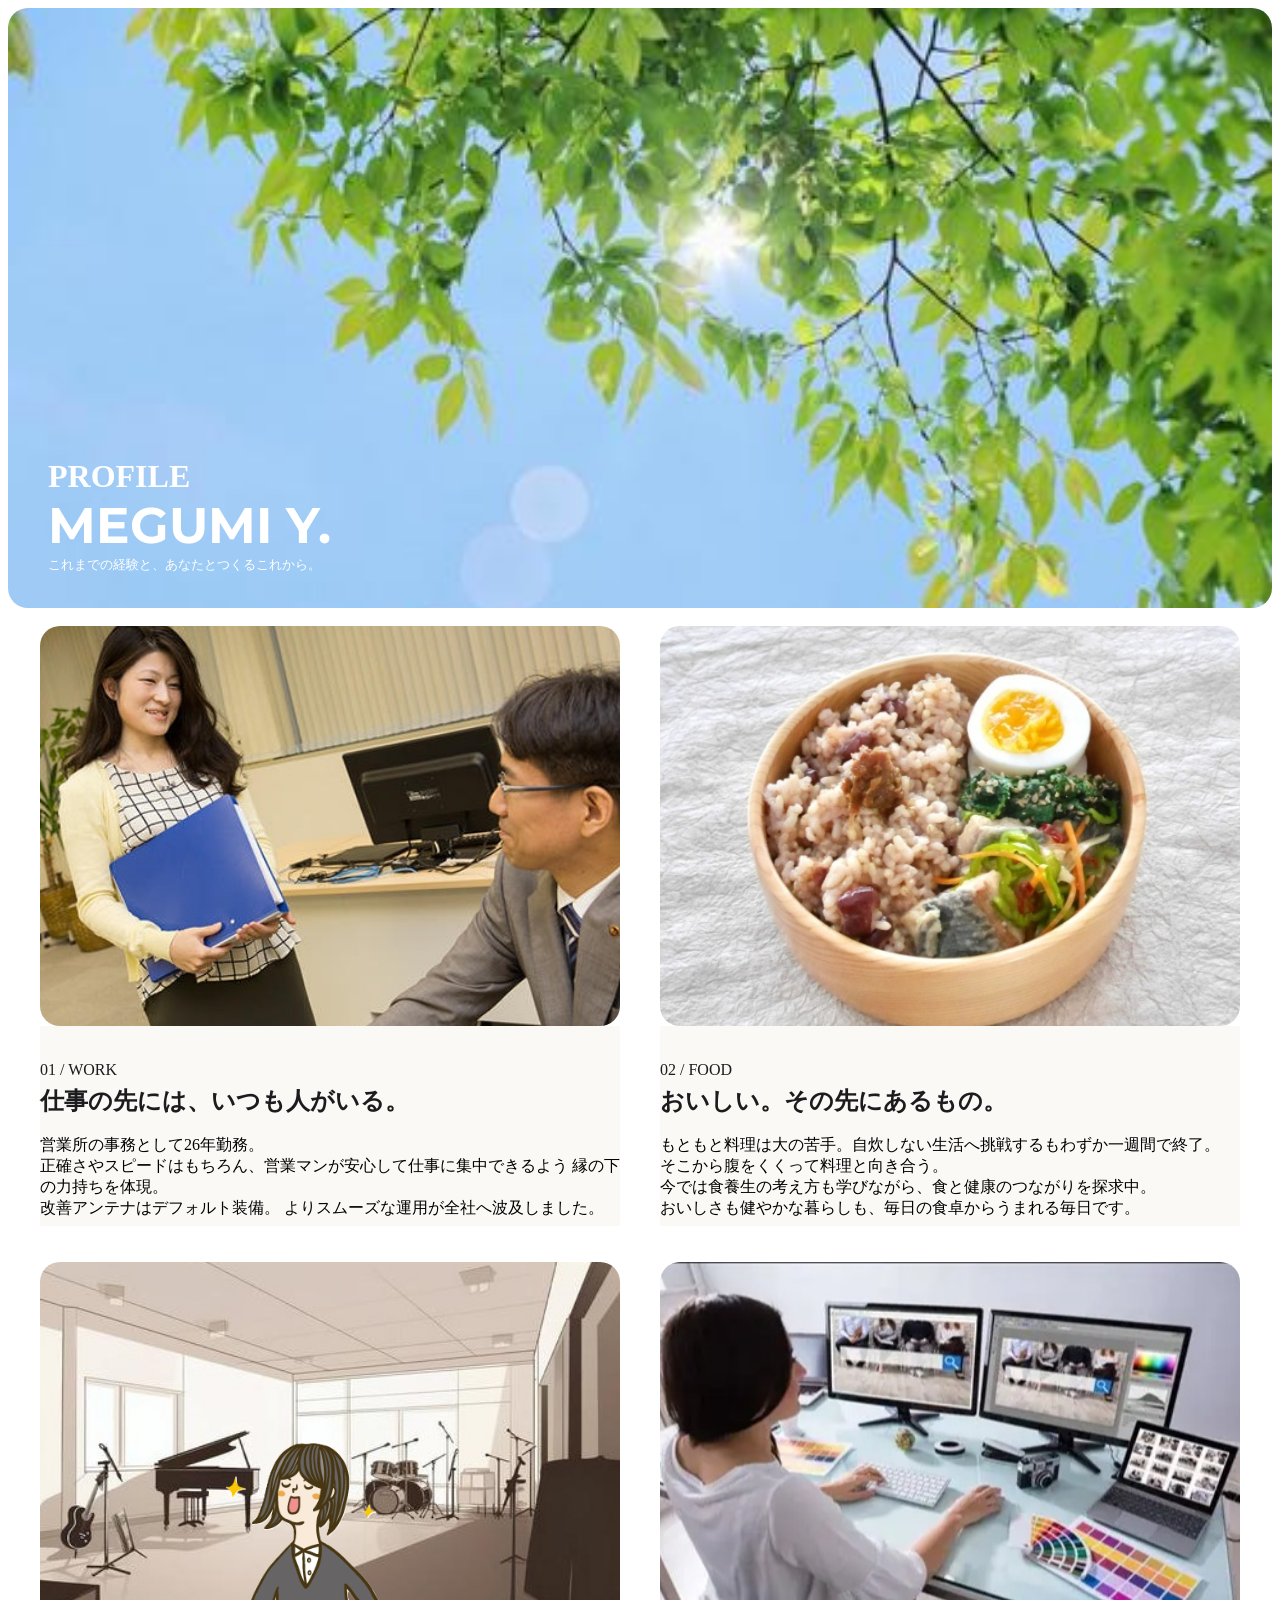
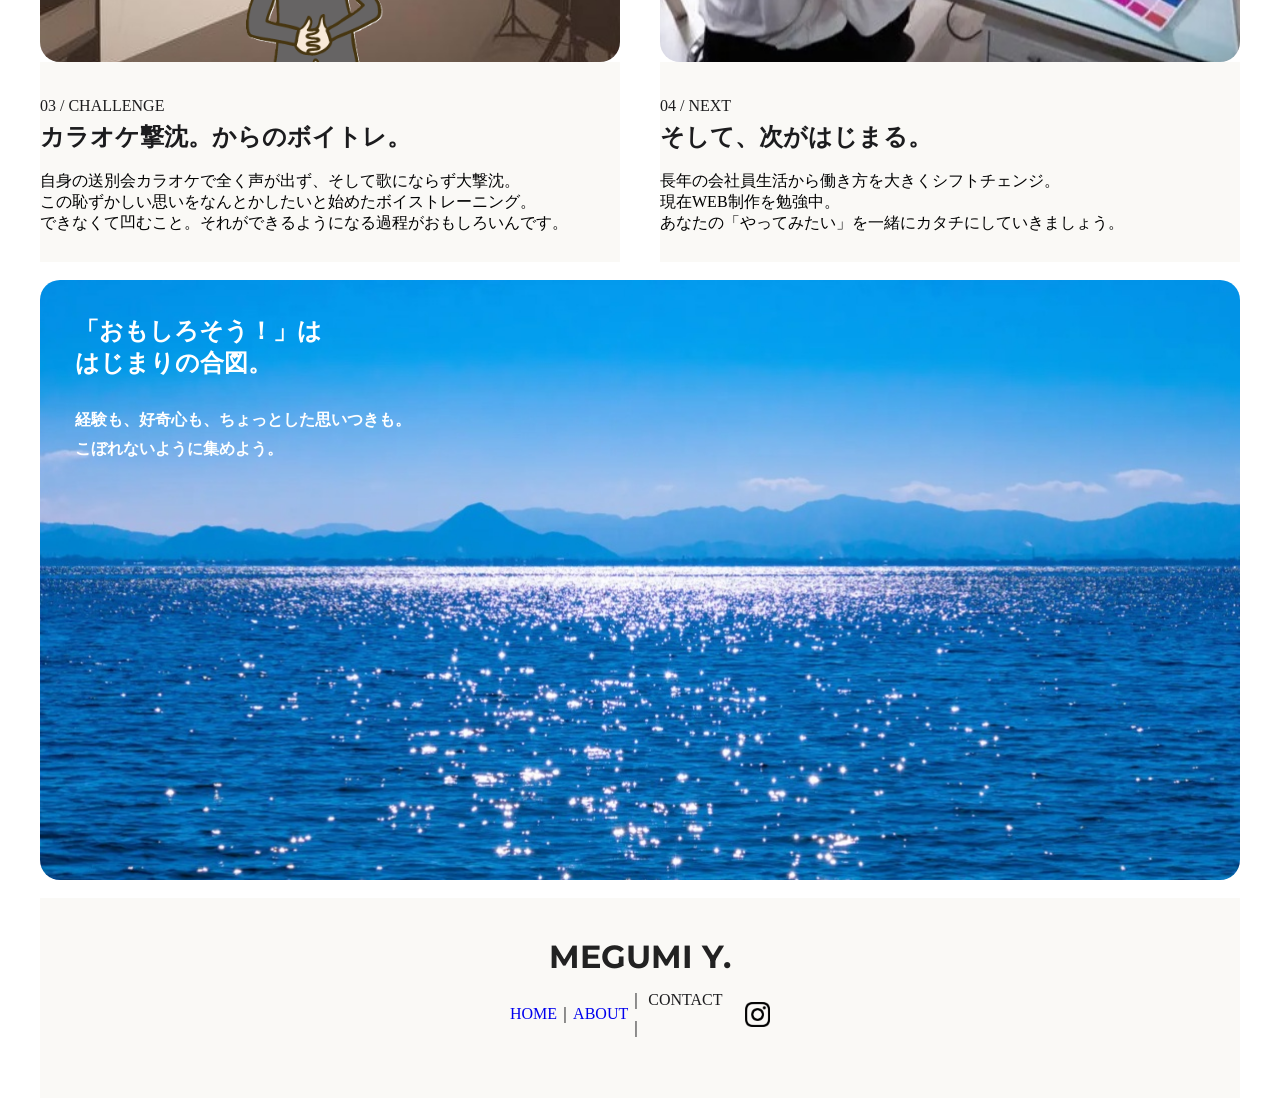
==== index.html @ 0c148e7a "Add files via upload" ====
<html>
	<head>
		<meta name="robots" content="noindex">
		<meta charset="UTF-8">
		<link rel="stylesheet" href="style.css">
		<link rel="stylesheet" href="text.css">
		<link rel="stylesheet" href="hover.css">
		<link href="https://fonts.googleapis.com/css2?family=Montserrat:wght@400;500;600;700&display=swap" rel="stylesheet">
	</head>
	<body>
		<div class="box1" style="position:relative;" id="home">
			<img src="top4.jpg" width="100%">
			
			<div class="box2">
				<div class="heading">PROFILE</div>
				<div class="title" style="font-family:Montserrat,sans-serif;">MEGUMI Y.</div>
				
				<div class="caption">
					これまでの経験と、あなたとつくるこれから。
				</div>
					
				
			</div>
		</div>
		
		<div class="base">

			
			<br>
			
			<div class="box3" >
			
			</div>
			
			<div class="box4">
			
			</div>
			
			<div class="box5">
				
				<div class="text text-color" id=work>01 / WORK</div>
				
				<div class="subheading text-color">仕事の先には、いつも人がいる。</div>
				<br>
				営業所の事務として26年勤務。<br>
				正確さやスピードはもちろん、営業マンが安心して仕事に集中できるよう
				縁の下の力持ちを体現。<br>
				改善アンテナはデフォルト装備。
				よりスムーズな運用が全社へ波及しました。
			</div>
			
			<div class="box6">
				<div class="text text-color">02 / FOOD</div>
				
				<div class="subheading text-color">おいしい。その先にあるもの。</div>
				<br>
				もともと料理は大の苦手。自炊しない生活へ挑戦するもわずか一週間で終了。<br>
				そこから腹をくくって料理と向き合う。<br>
				今では食養生の考え方も学びながら、食と健康のつながりを探求中。<br>
				おいしさも健やかな暮らしも、毎日の食卓からうまれる毎日です。
				
			</div>
			
			<div style="clear:both;"></div>
			<br>
			<br>
			
			<div class="box7">
				<img src="challenge3.png" style="width: 250px; margin-left: 150px; margin-top: 150px; ">
			</div>
			
			<div class="box8">
			
			</div>
			
			<div class="box9">
				<div class="text text-color">03 / CHALLENGE</div>
				
				<div class="subheading text-color">カラオケ撃沈。からのボイトレ。</div>
				<br>
				自身の送別会カラオケで全く声が出ず、そして歌にならず大撃沈。<br>
				この恥ずかしい思いをなんとかしたいと始めたボイストレーニング。<br>
				できなくて凹むこと。それができるようになる過程がおもしろいんです。
				
			</div>
			
			<div class="box10">
				<div class="text text-color">04 / NEXT</div>
				
				<div class="subheading text-color">そして、次がはじまる。</div>
				<br>
				長年の会社員生活から働き方を大きくシフトチェンジ。<br>
				現在WEB制作を勉強中。<br>
				あなたの「やってみたい」を一緒にカタチにしていきましょう。
			</div>
			
			<div style="clear:both;"></div>
			<br>
			
			<div class="box11" style="position:relative;">
				<img src="top.jpg" width="100%">
					<div class="subheading" style="position:absolute; top:35px; left:35px; color:#ffffff;">
						「おもしろそう！」は
						<br>
						はじまりの合図。
						<br>
						<br>
							<span class="text">
							経験も、好奇心も、ちょっとした思いつきも。
							<br>
							こぼれないように集めよう。
							</span>
					</div>
			</div>
			
			<br>
			
			<div class="box12">
			
				<div class="text text-color">

					<div class="heading" style="color:#222222; font-family:Montserrat,sans-serif; text-align:center;">
						MEGUMI Y.
					</div>
					
					<div style="margin:0 auto; width:260px; display:flex; align-items:center;">
						<a href="#home">HOME</a>
						｜
						<a href="#work">ABOUT</a>
						｜
						CONTACT
						｜
						<img src="Instagram_Glyph_Black.png" width="25px" style="margin-left:5px;">
					</div>
					
				</div>
					
			</div>
	</body>
</html>
---- style.css ----
html {
	scroll-behavior: smooth;
	margin:0;
	padding:0;
}
div {
	box-sizing:border-box;
}
a {
	text-decoration:none;
	cursor:pointer;
}

.text-color a:hover {
    text-decoration: underline;
}

.base {
	width:1200px;
	margin:0 auto;
}

.box1 {
	width:100%;
	height:600px;
	background-color:#FFEEEE;
	overflow: hidden;
	border-radius:20px;
}
	
.box2 {
	position:absolute;
	top:450px;
	left:40px;
	color:#ffffff;
	font-family:'Jost,sans-serif;
	font-weight:700;
}	
	
.box3 {
	float:left;
	width:580px;
	height:400px;
	background-color:#a9a9a9;
	margin-right:20px;
	border-radius:20px;
	overflow: hidden;
	background-image:url("work.jpg");
	background-repeat:no-repeat;
	background-position:center center;
	background-size:cover;
}
	
.box4 {
	float:left;
	width:580px;
	height:400px;
	background-color:#80808080;
	margin-left:20px;
	border-radius:20px;
	overflow: hidden;
	background-image:url("food.jpg");
	background-repeat:no-repeat;
	background-position:center center;
	background-size:cover;
}

.box5 {
	float:left;
	width:580px;
	height:200px;
	background-color:#FAF9F6;
	margin-right:20px;
	padding-top:30px;
}

.box6 {
	float:left;
	width:580px;
	height:200px;
	background-color:#FAF9F6;
	margin-left:20px;
	padding-top:30px;
}

.box7 {
	float:left;
	width:580px;
	height:400px;
	background-color:#a9a9a9;
	margin-right:20px;
	border-radius:20px;
	overflow: hidden;
	background-image:url("challenge1.jpg");
	background-repeat:no-repeat;
	background-position:center center;
	background-size:cover;
}
	
.box8 {
	float:left;
	width:580px;
	height:400px;
	background-color:#80808080;
	margin-left:20px;
	border-radius:20px;
	overflow: hidden;
	background-image:url("next.jpg");
	background-repeat:no-repeat;
	background-position:center center;
	background-size:cover;
}

.box9 {
	float:left;
	width:580px;
	height:200px;
	background-color:#FAF9F6;
	margin-right:20px;
	padding-top:30px;
}

.box10 {
	float:left;
	width:580px;
	height:200px;
	background-color:#FAF9F6;
	margin-left:20px;
	padding-top:30px;
}

.box11 {
	width:1200px;
	height:600px;
	background-color:#FFEEEE;
	border-radius:20px;
	overflow: hidden;
}	

.box12 {
	width:1200px;
	height:200px;
	background-color:#FAF9F6;
	padding-top:30px;
}
---- text.css ----
.title {
	font-size:50px;
    font-weight: 700;
}

.heading {
    font-size: 32px;
    font-weight: bold;
}

.subheading {
    font-size: 24px;
    font-weight: bold;
}

.text {
    font-size: 16px;
    line-height: 1.8;
}

.caption {
    font-size: 13px;
}

.memo {
    color: #1D1D1F;
}

.text-color {
  color: #1C1C1E;
}
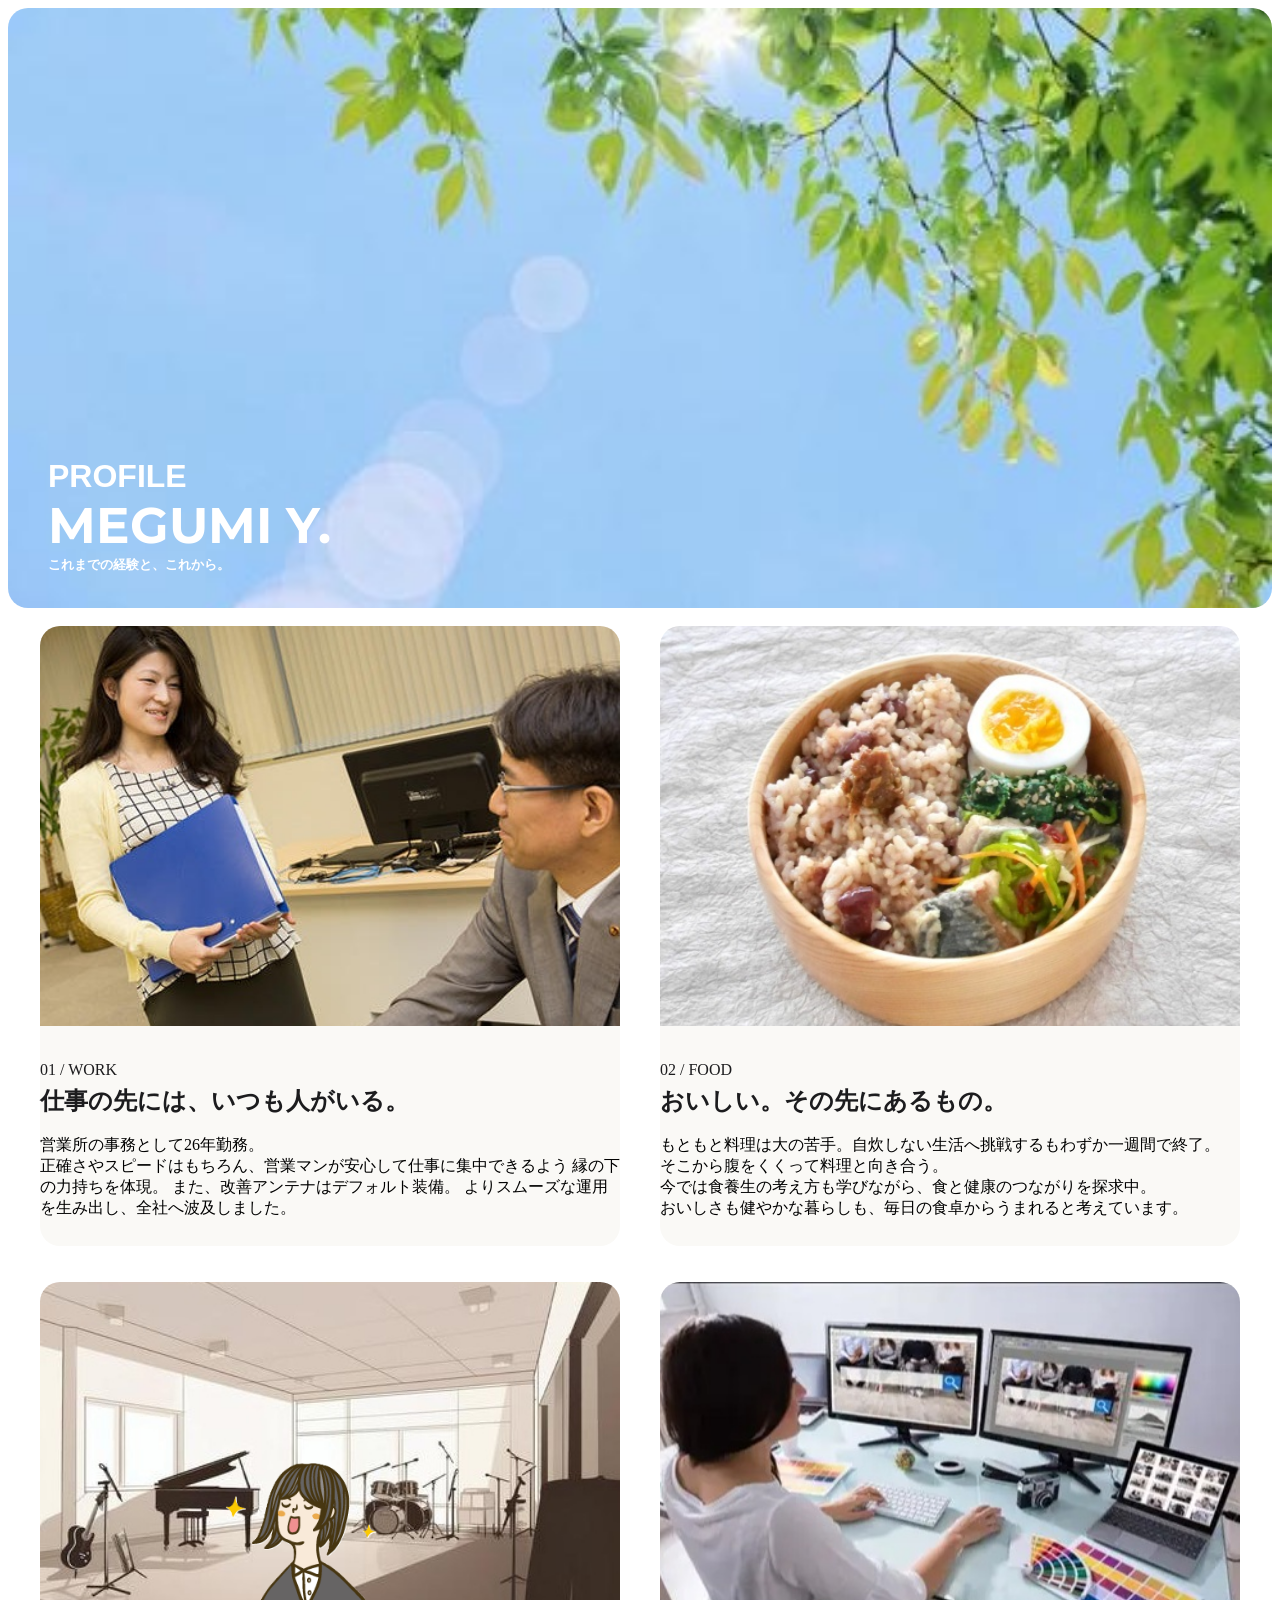
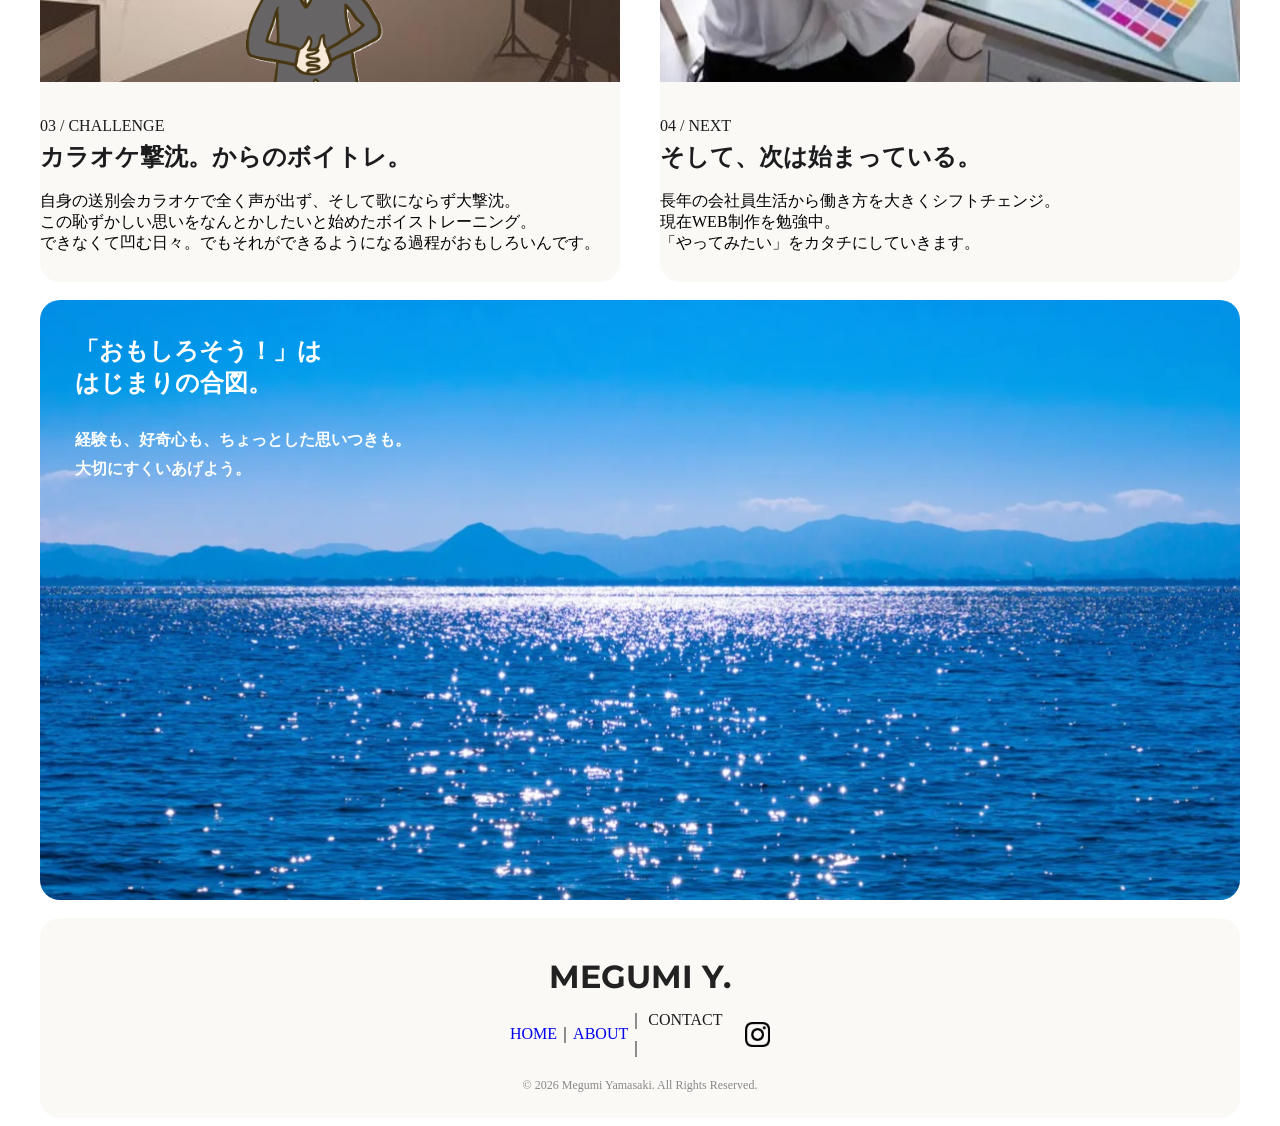
==== commit ad9e2e9f: "Add files via upload" ====
--- a/index.html
+++ b/index.html
@@ -8,7 +8,7 @@
 		<link href="https://fonts.googleapis.com/css2?family=Montserrat:wght@400;500;600;700&display=swap" rel="stylesheet">
 	</head>
 	<body>
-		<div class="box1" style="position:relative;" id="home">
+		<div class="box1" id="home">
 			<img src="top4.jpg" width="100%">
 			
 			<div class="box2">
@@ -16,7 +16,7 @@
 				<div class="title" style="font-family:Montserrat,sans-serif;">MEGUMI Y.</div>
 				
 				<div class="caption">
-					これまでの経験と、あなたとつくるこれから。
+					これまでの経験と、これから。
 				</div>
 					
 				
@@ -44,9 +44,9 @@
 				<br>
 				営業所の事務として26年勤務。<br>
 				正確さやスピードはもちろん、営業マンが安心して仕事に集中できるよう
-				縁の下の力持ちを体現。<br>
-				改善アンテナはデフォルト装備。
-				よりスムーズな運用が全社へ波及しました。
+				縁の下の力持ちを体現。
+				また、改善アンテナはデフォルト装備。
+				よりスムーズな運用を生み出し、全社へ波及しました。
 			</div>
 			
 			<div class="box6">
@@ -57,7 +57,7 @@
 				もともと料理は大の苦手。自炊しない生活へ挑戦するもわずか一週間で終了。<br>
 				そこから腹をくくって料理と向き合う。<br>
 				今では食養生の考え方も学びながら、食と健康のつながりを探求中。<br>
-				おいしさも健やかな暮らしも、毎日の食卓からうまれる毎日です。
+				おいしさも健やかな暮らしも、毎日の食卓からうまれると考えています。
 				
 			</div>
 			
@@ -80,18 +80,18 @@
 				<br>
 				自身の送別会カラオケで全く声が出ず、そして歌にならず大撃沈。<br>
 				この恥ずかしい思いをなんとかしたいと始めたボイストレーニング。<br>
-				できなくて凹むこと。それができるようになる過程がおもしろいんです。
+				できなくて凹む日々。でもそれができるようになる過程がおもしろいんです。
 				
 			</div>
 			
 			<div class="box10">
 				<div class="text text-color">04 / NEXT</div>
 				
-				<div class="subheading text-color">そして、次がはじまる。</div>
+				<div class="subheading text-color">そして、次は始まっている。</div>
 				<br>
 				長年の会社員生活から働き方を大きくシフトチェンジ。<br>
 				現在WEB制作を勉強中。<br>
-				あなたの「やってみたい」を一緒にカタチにしていきましょう。
+				「やってみたい」をカタチにしていきます。
 			</div>
 			
 			<div style="clear:both;"></div>
@@ -108,7 +108,7 @@
 							<span class="text">
 							経験も、好奇心も、ちょっとした思いつきも。
 							<br>
-							こぼれないように集めよう。
+							大切にすくいあげよう。
 							</span>
 					</div>
 			</div>
@@ -132,9 +132,8 @@
 						｜
 						<img src="Instagram_Glyph_Black.png" width="25px" style="margin-left:5px;">
 					</div>
-					
+					<p style="text-align: center; font-size: 12px; color: #888888;">&copy; 2026 Megumi Yamasaki. All Rights Reserved.</p>
 				</div>
-					
 			</div>
 	</body>
 </html>
--- a/style.css
+++ b/style.css
@@ -21,6 +21,7 @@
 }
 
 .box1 {
+	position: relative;
 	width:100%;
 	height:600px;
 	background-color:#FFEEEE;
@@ -33,7 +34,7 @@
 	top:450px;
 	left:40px;
 	color:#ffffff;
-	font-family:'Jost,sans-serif;
+	font-family:'Jost',sans-serif;
 	font-weight:700;
 }	
 	
@@ -43,7 +44,7 @@
 	height:400px;
 	background-color:#a9a9a9;
 	margin-right:20px;
-	border-radius:20px;
+	border-radius:20px 20px 0 0;
 	overflow: hidden;
 	background-image:url("work.jpg");
 	background-repeat:no-repeat;
@@ -57,7 +58,7 @@
 	height:400px;
 	background-color:#80808080;
 	margin-left:20px;
-	border-radius:20px;
+	border-radius:20px 20px 0 0;
 	overflow: hidden;
 	background-image:url("food.jpg");
 	background-repeat:no-repeat;
@@ -68,19 +69,21 @@
 .box5 {
 	float:left;
 	width:580px;
-	height:200px;
+	height:220px;
 	background-color:#FAF9F6;
 	margin-right:20px;
 	padding-top:30px;
+	border-radius:0 0 20px 20px;
 }
 
 .box6 {
 	float:left;
 	width:580px;
-	height:200px;
+	height:220px;
 	background-color:#FAF9F6;
 	margin-left:20px;
 	padding-top:30px;
+	border-radius:0 0 20px 20px;
 }
 
 .box7 {
@@ -89,7 +92,7 @@
 	height:400px;
 	background-color:#a9a9a9;
 	margin-right:20px;
-	border-radius:20px;
+	border-radius:20px 20px 0 0;
 	overflow: hidden;
 	background-image:url("challenge1.jpg");
 	background-repeat:no-repeat;
@@ -103,7 +106,7 @@
 	height:400px;
 	background-color:#80808080;
 	margin-left:20px;
-	border-radius:20px;
+	border-radius:20px 20px 0 0;
 	overflow: hidden;
 	background-image:url("next.jpg");
 	background-repeat:no-repeat;
@@ -118,6 +121,7 @@
 	background-color:#FAF9F6;
 	margin-right:20px;
 	padding-top:30px;
+	border-radius:0 0 20px 20px;
 }
 
 .box10 {
@@ -127,6 +131,7 @@
 	background-color:#FAF9F6;
 	margin-left:20px;
 	padding-top:30px;
+	border-radius:0 0 20px 20px;
 }
 
 .box11 {
@@ -142,6 +147,7 @@
 	height:200px;
 	background-color:#FAF9F6;
 	padding-top:30px;
+	border-radius:20px;
 }	
 
 
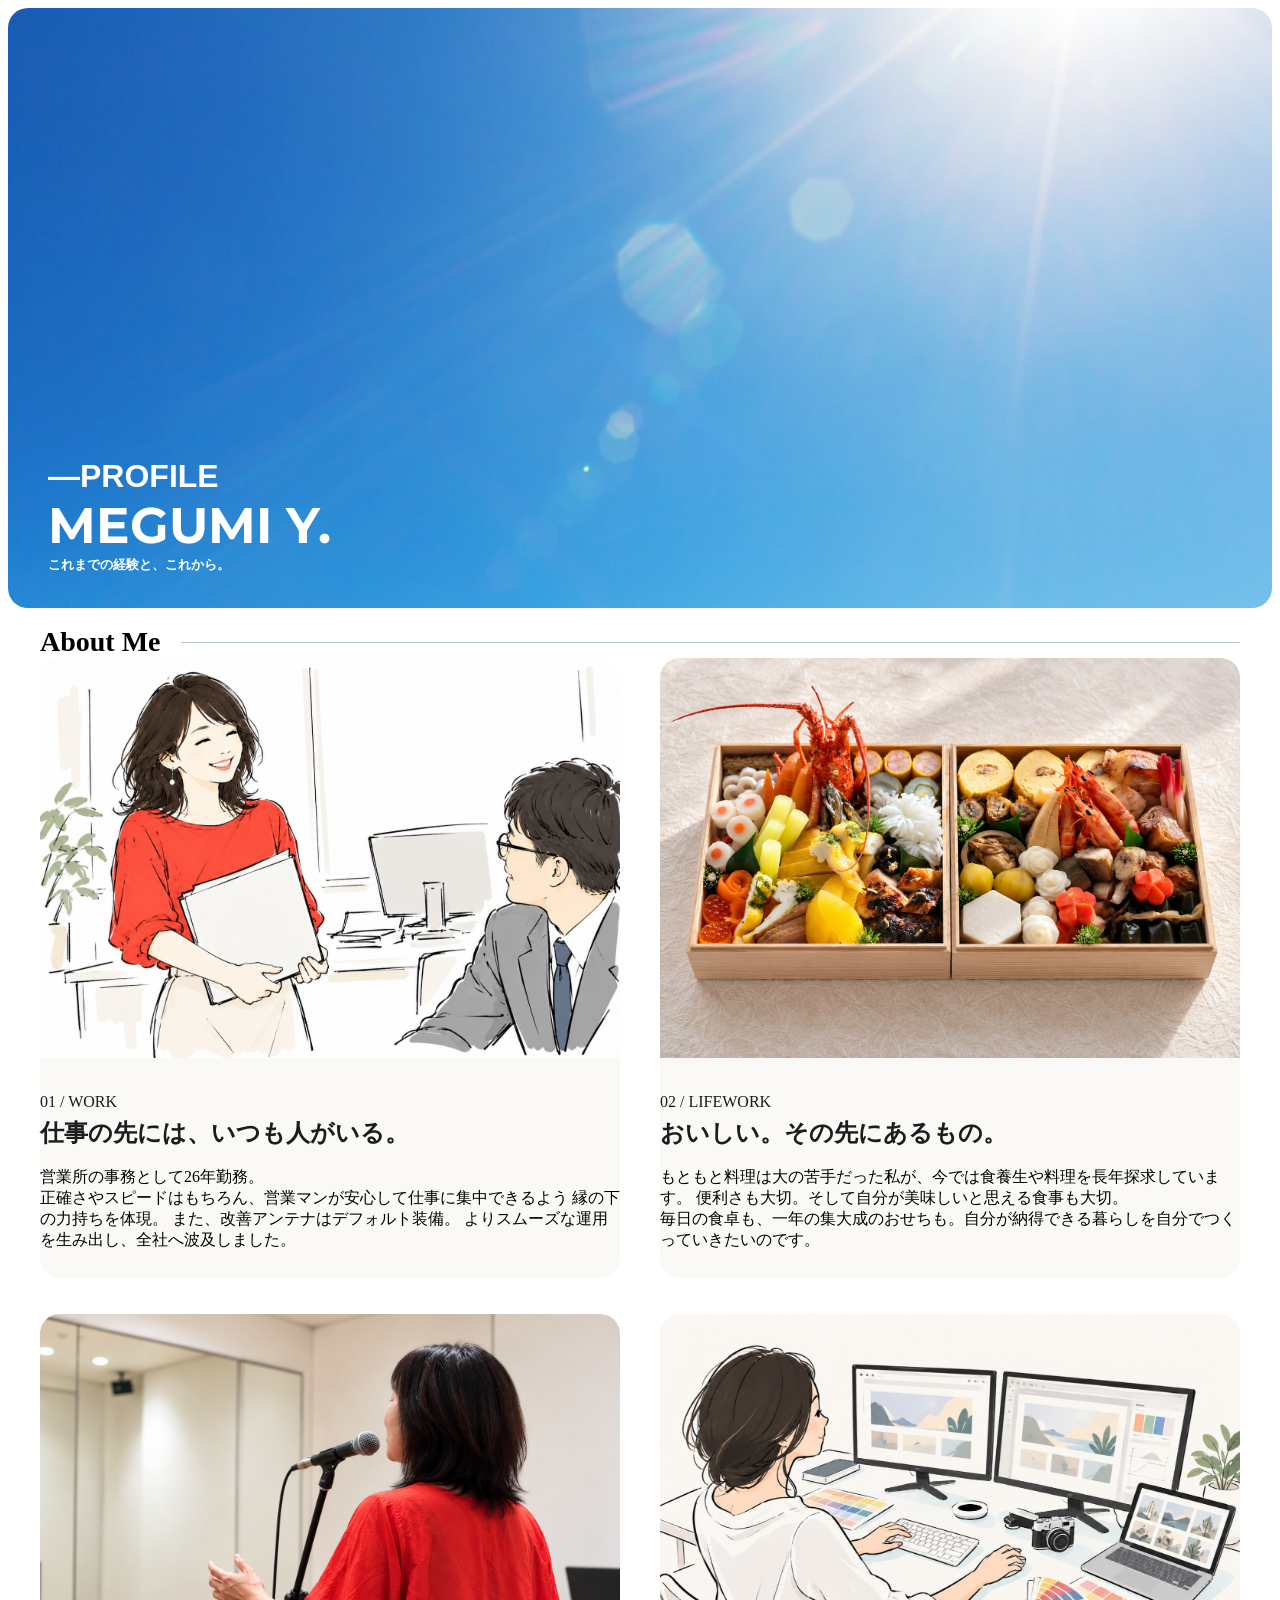
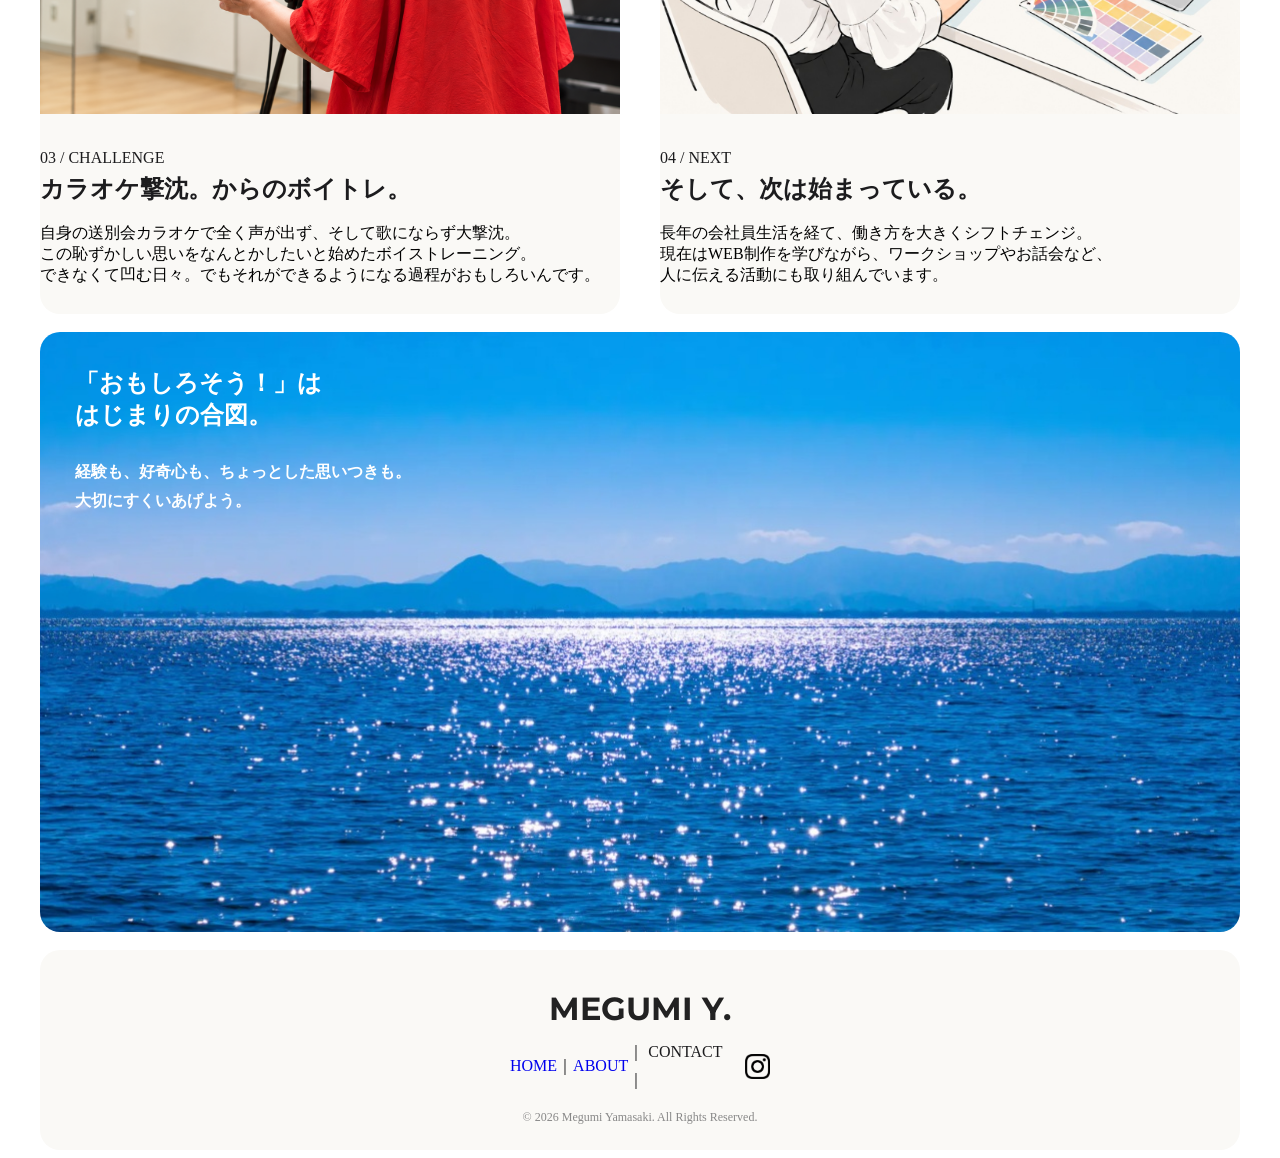
==== commit a399922c: "Add files via upload" ====
--- a/index.html
+++ b/index.html
@@ -9,10 +9,10 @@
 	</head>
 	<body>
 		<div class="box1" id="home">
-			<img src="top4.jpg" width="100%">
+			<img src="top2.jpg" width="100%">
 			
 			<div class="box2">
-				<div class="heading">PROFILE</div>
+				<div class="heading">―PROFILE</div>
 				<div class="title" style="font-family:Montserrat,sans-serif;">MEGUMI Y.</div>
 				
 				<div class="caption">
@@ -27,6 +27,9 @@
 
 			
 			<br>
+			<div class="section-title">
+  				About Me
+			</div>
 			
 			<div class="box3" >
 			
@@ -50,14 +53,13 @@
 			</div>
 			
 			<div class="box6">
-				<div class="text text-color">02 / FOOD</div>
+				<div class="text text-color">02 / LIFEWORK</div>
 				
 				<div class="subheading text-color">おいしい。その先にあるもの。</div>
 				<br>
-				もともと料理は大の苦手。自炊しない生活へ挑戦するもわずか一週間で終了。<br>
-				そこから腹をくくって料理と向き合う。<br>
-				今では食養生の考え方も学びながら、食と健康のつながりを探求中。<br>
-				おいしさも健やかな暮らしも、毎日の食卓からうまれると考えています。
+				もともと料理は大の苦手だった私が、今では食養生や料理を長年探求しています。
+				便利さも大切。そして自分が美味しいと思える食事も大切。<br>
+				毎日の食卓も、一年の集大成のおせちも。自分が納得できる暮らしを自分でつくっていきたいのです。
 				
 			</div>
 			
@@ -66,7 +68,7 @@
 			<br>
 			
 			<div class="box7">
-				<img src="challenge3.png" style="width: 250px; margin-left: 150px; margin-top: 150px; ">
+			
 			</div>
 			
 			<div class="box8">
@@ -89,9 +91,9 @@
 				
 				<div class="subheading text-color">そして、次は始まっている。</div>
 				<br>
-				長年の会社員生活から働き方を大きくシフトチェンジ。<br>
-				現在WEB制作を勉強中。<br>
-				「やってみたい」をカタチにしていきます。
+				長年の会社員生活を経て、働き方を大きくシフトチェンジ。<br>
+				現在はWEB制作を学びながら、ワークショップやお話会など、<br>
+				人に伝える活動にも取り組んでいます。
 			</div>
 			
 			<div style="clear:both;"></div>
--- a/style.css
+++ b/style.css
@@ -38,6 +38,28 @@
 	font-weight:700;
 }	
 	
+.section-title {
+  display: flex;
+  align-items: center;
+  gap: 20px;
+  margin: 40px 0 24px;
+}
+
+.section-title {
+  font-size: 28px;
+  font-weight: bold;
+  white-space: nowrap;
+  margin: 0;
+}
+
+.section-title::after {
+  content: "";
+  height: 1px;
+  background-color: #b7c7cd;
+  flex: 1;
+}	
+	
+	
 .box3 {
 	float:left;
 	width:580px;
@@ -46,7 +68,7 @@
 	margin-right:20px;
 	border-radius:20px 20px 0 0;
 	overflow: hidden;
-	background-image:url("work.jpg");
+	background-image:url("work1.jpg");
 	background-repeat:no-repeat;
 	background-position:center center;
 	background-size:cover;
@@ -56,14 +78,14 @@
 	float:left;
 	width:580px;
 	height:400px;
-	background-color:#80808080;
+	background-color:#f6f4ef;
 	margin-left:20px;
 	border-radius:20px 20px 0 0;
 	overflow: hidden;
-	background-image:url("food.jpg");
+	background-image:url("food2.jpg");
 	background-repeat:no-repeat;
 	background-position:center center;
-	background-size:cover;
+	background-size: contain;
 }
 
 .box5 {
@@ -94,7 +116,7 @@
 	margin-right:20px;
 	border-radius:20px 20px 0 0;
 	overflow: hidden;
-	background-image:url("challenge1.jpg");
+	background-image:url("challenge8.jpg");
 	background-repeat:no-repeat;
 	background-position:center center;
 	background-size:cover;
@@ -108,7 +130,7 @@
 	margin-left:20px;
 	border-radius:20px 20px 0 0;
 	overflow: hidden;
-	background-image:url("next.jpg");
+	background-image:url("next1.jpg");
 	background-repeat:no-repeat;
 	background-position:center center;
 	background-size:cover;
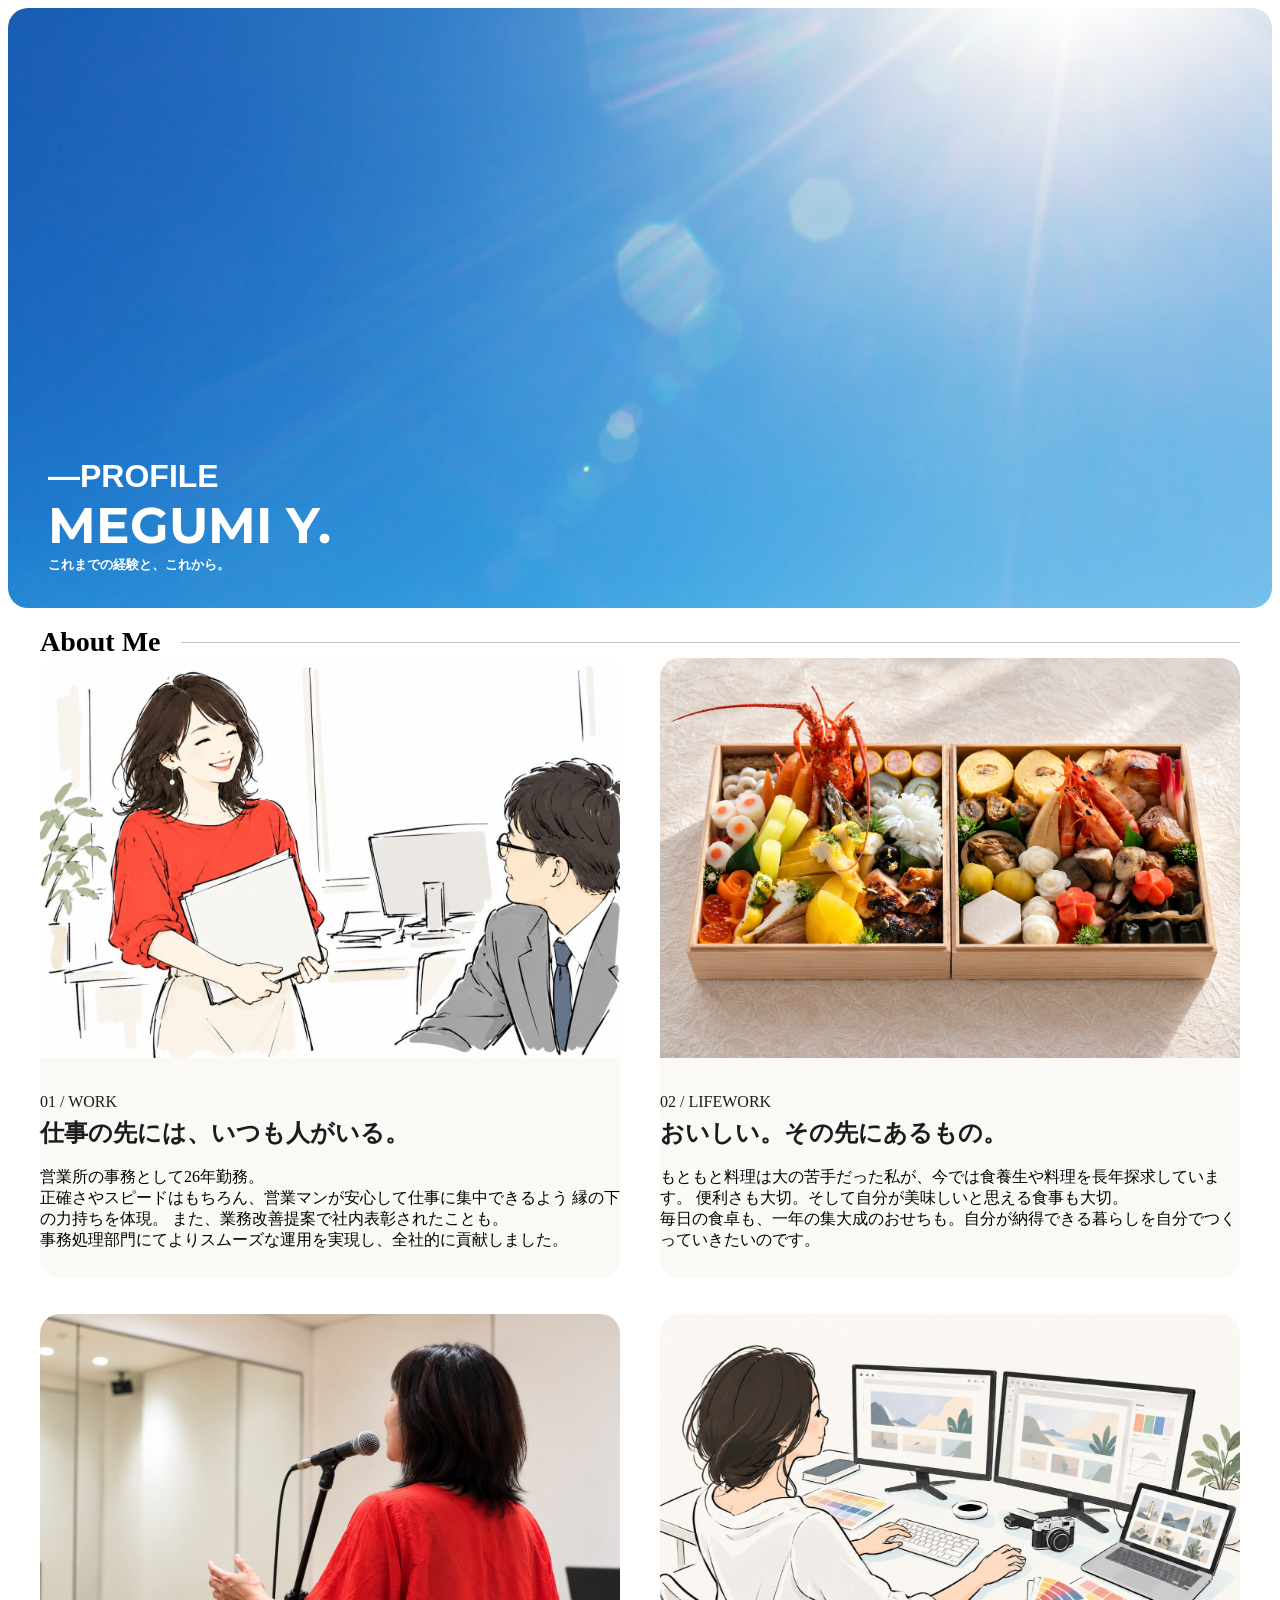
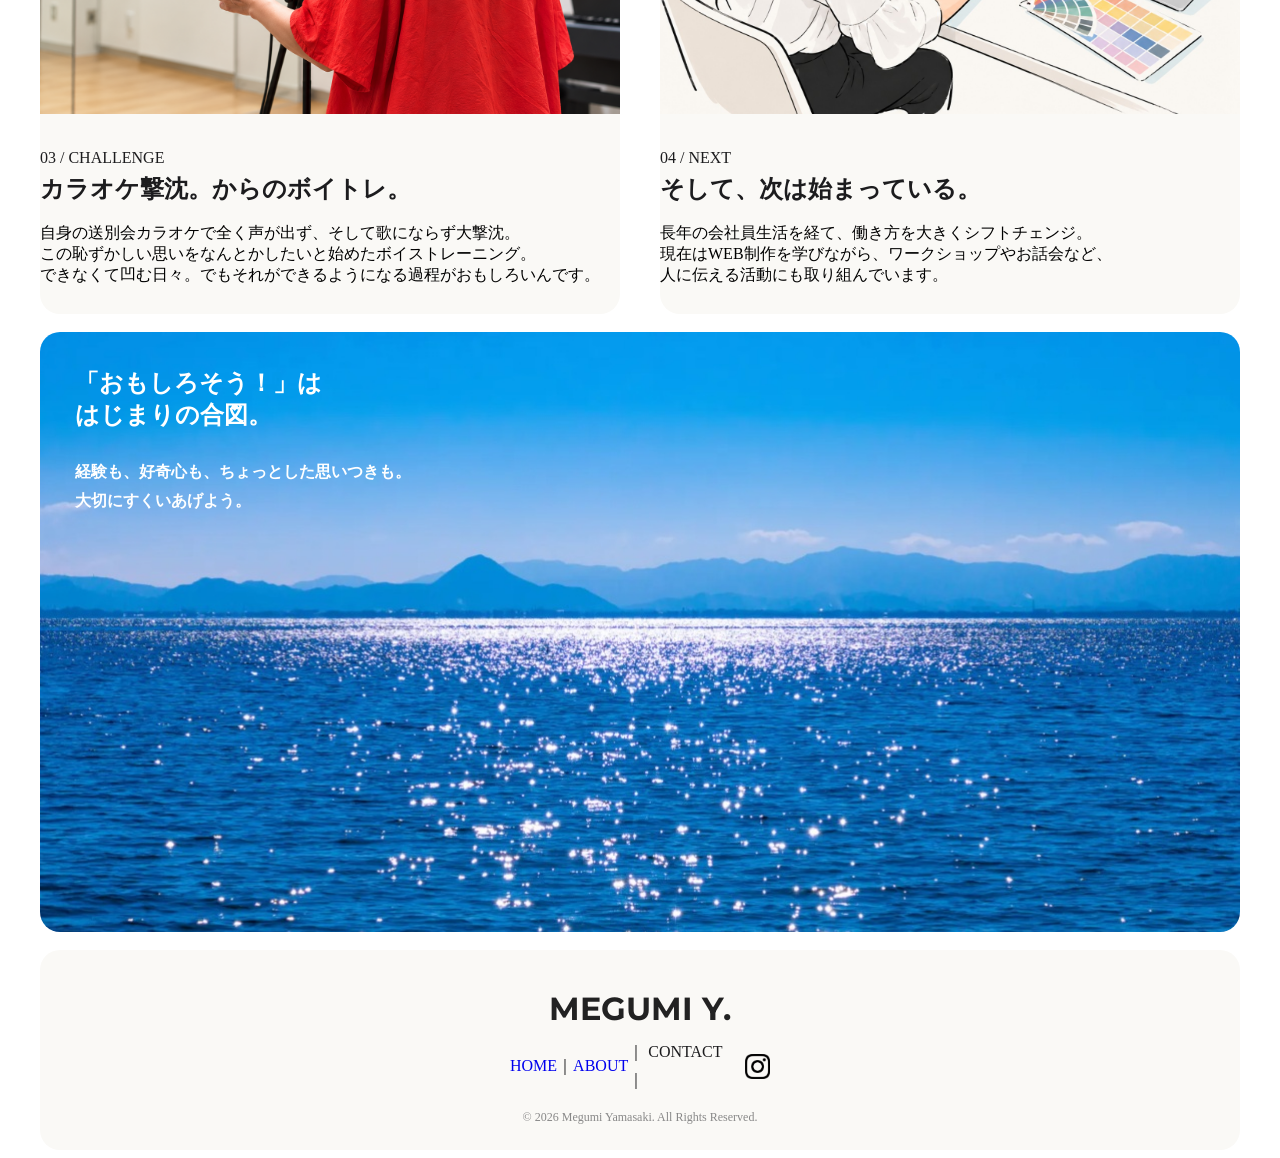
==== commit 4cf38a5d: "Add files via upload" ====
--- a/index.html
+++ b/index.html
@@ -48,8 +48,8 @@
 				営業所の事務として26年勤務。<br>
 				正確さやスピードはもちろん、営業マンが安心して仕事に集中できるよう
 				縁の下の力持ちを体現。
-				また、改善アンテナはデフォルト装備。
-				よりスムーズな運用を生み出し、全社へ波及しました。
+				また、業務改善提案で社内表彰されたことも。<br>
+				事務処理部門にてよりスムーズな運用を実現し、全社的に貢献しました。
 			</div>
 			
 			<div class="box6">
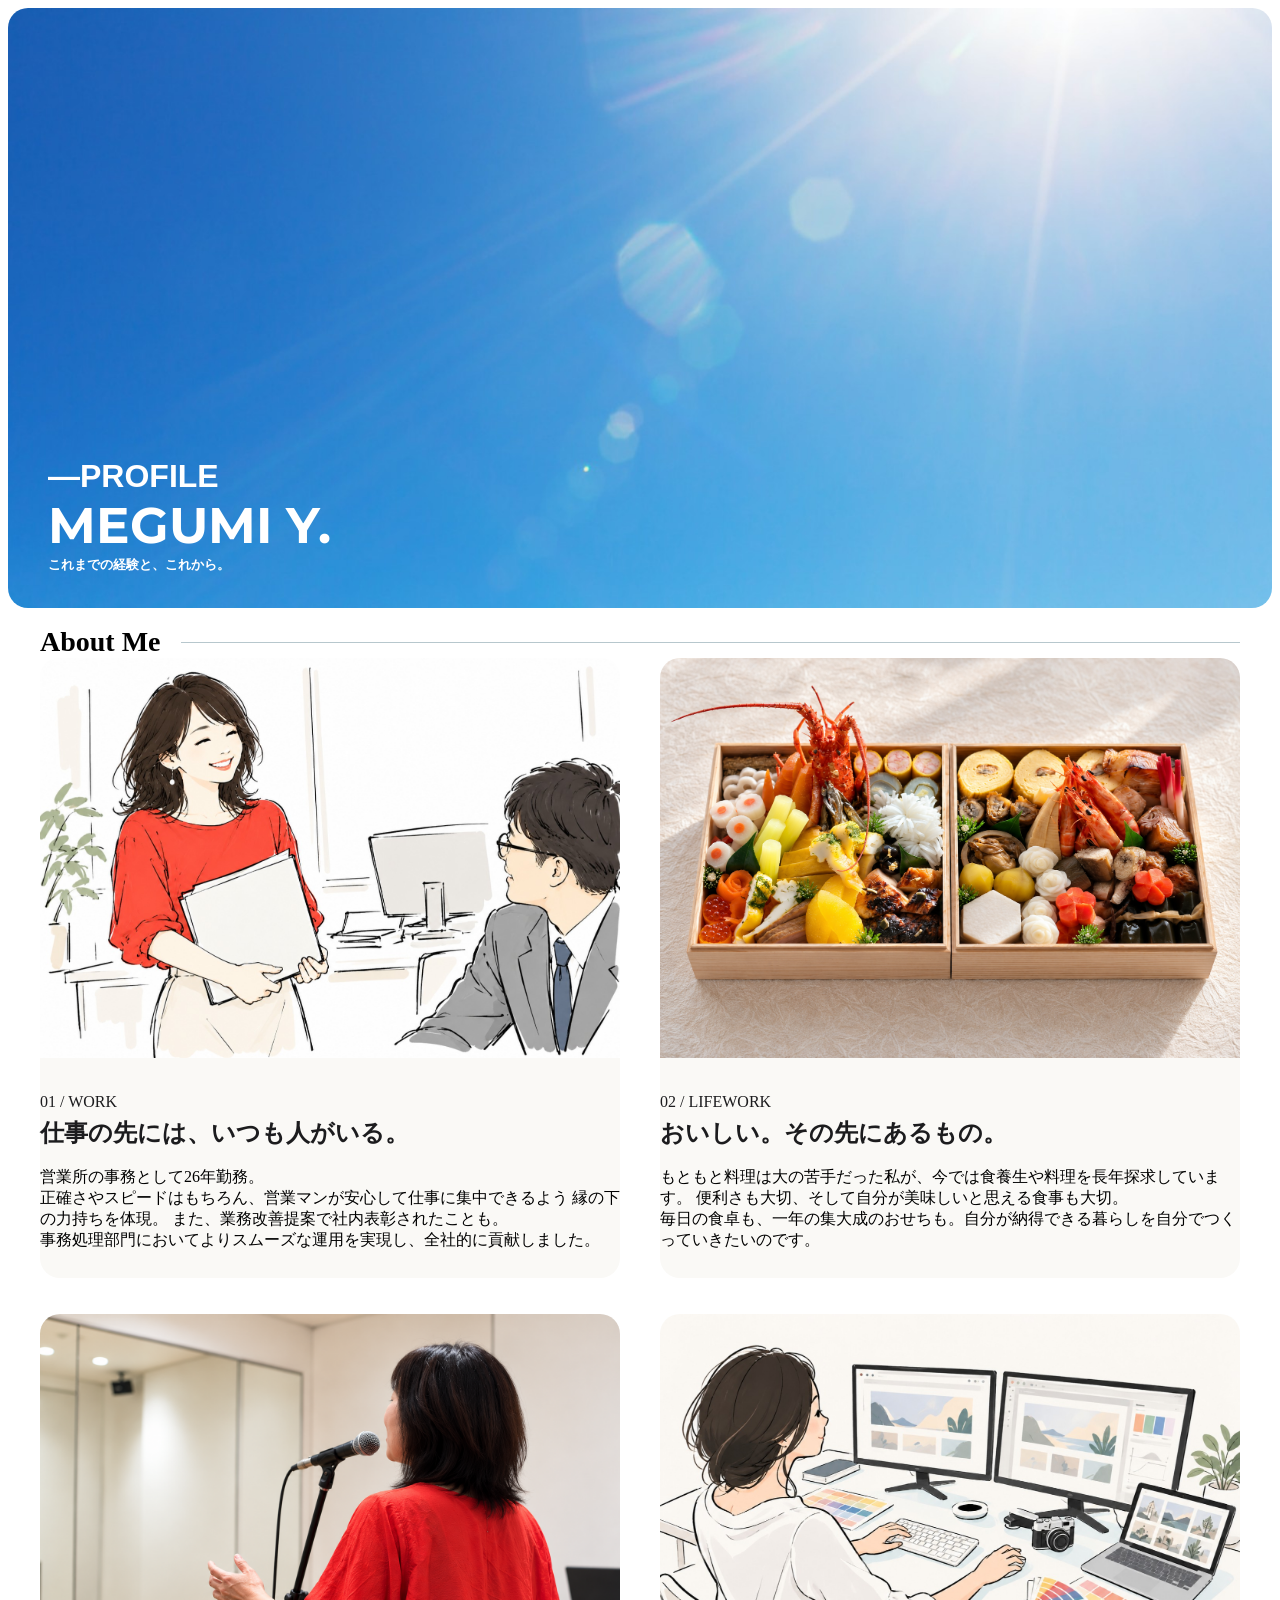
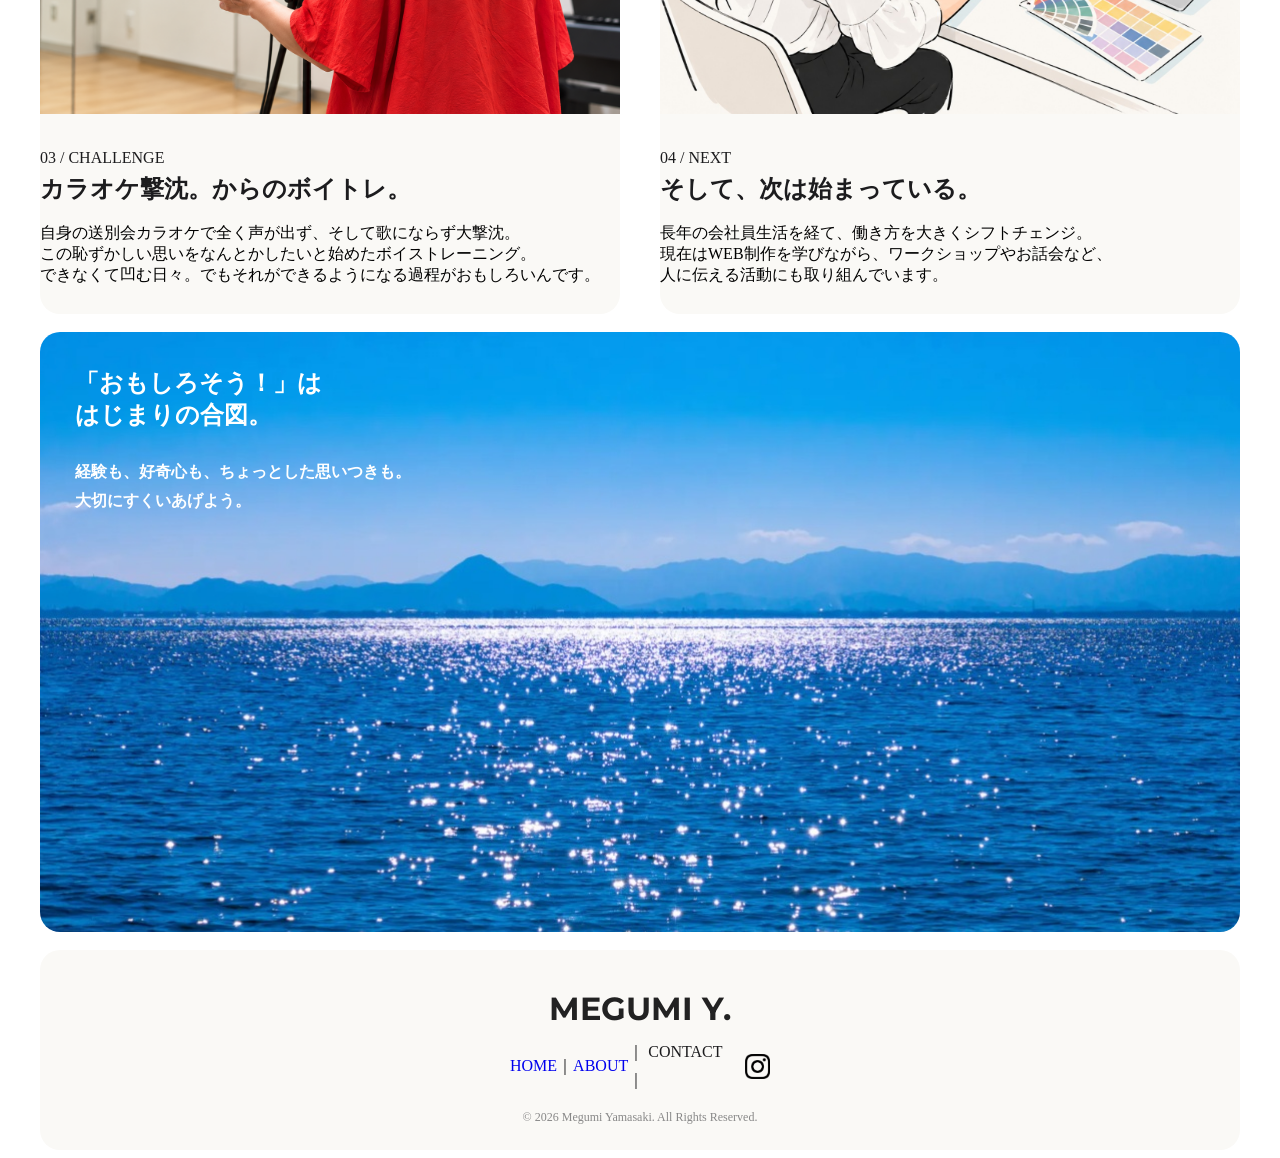
==== commit dcc8285d: "Add files via upload" ====
--- a/index.html
+++ b/index.html
@@ -49,7 +49,7 @@
 				正確さやスピードはもちろん、営業マンが安心して仕事に集中できるよう
 				縁の下の力持ちを体現。
 				また、業務改善提案で社内表彰されたことも。<br>
-				事務処理部門にてよりスムーズな運用を実現し、全社的に貢献しました。
+				事務処理部門においてよりスムーズな運用を実現し、全社的に貢献しました。
 			</div>
 			
 			<div class="box6">
@@ -58,7 +58,7 @@
 				<div class="subheading text-color">おいしい。その先にあるもの。</div>
 				<br>
 				もともと料理は大の苦手だった私が、今では食養生や料理を長年探求しています。
-				便利さも大切。そして自分が美味しいと思える食事も大切。<br>
+				便利さも大切、そして自分が美味しいと思える食事も大切。<br>
 				毎日の食卓も、一年の集大成のおせちも。自分が納得できる暮らしを自分でつくっていきたいのです。
 				
 			</div>
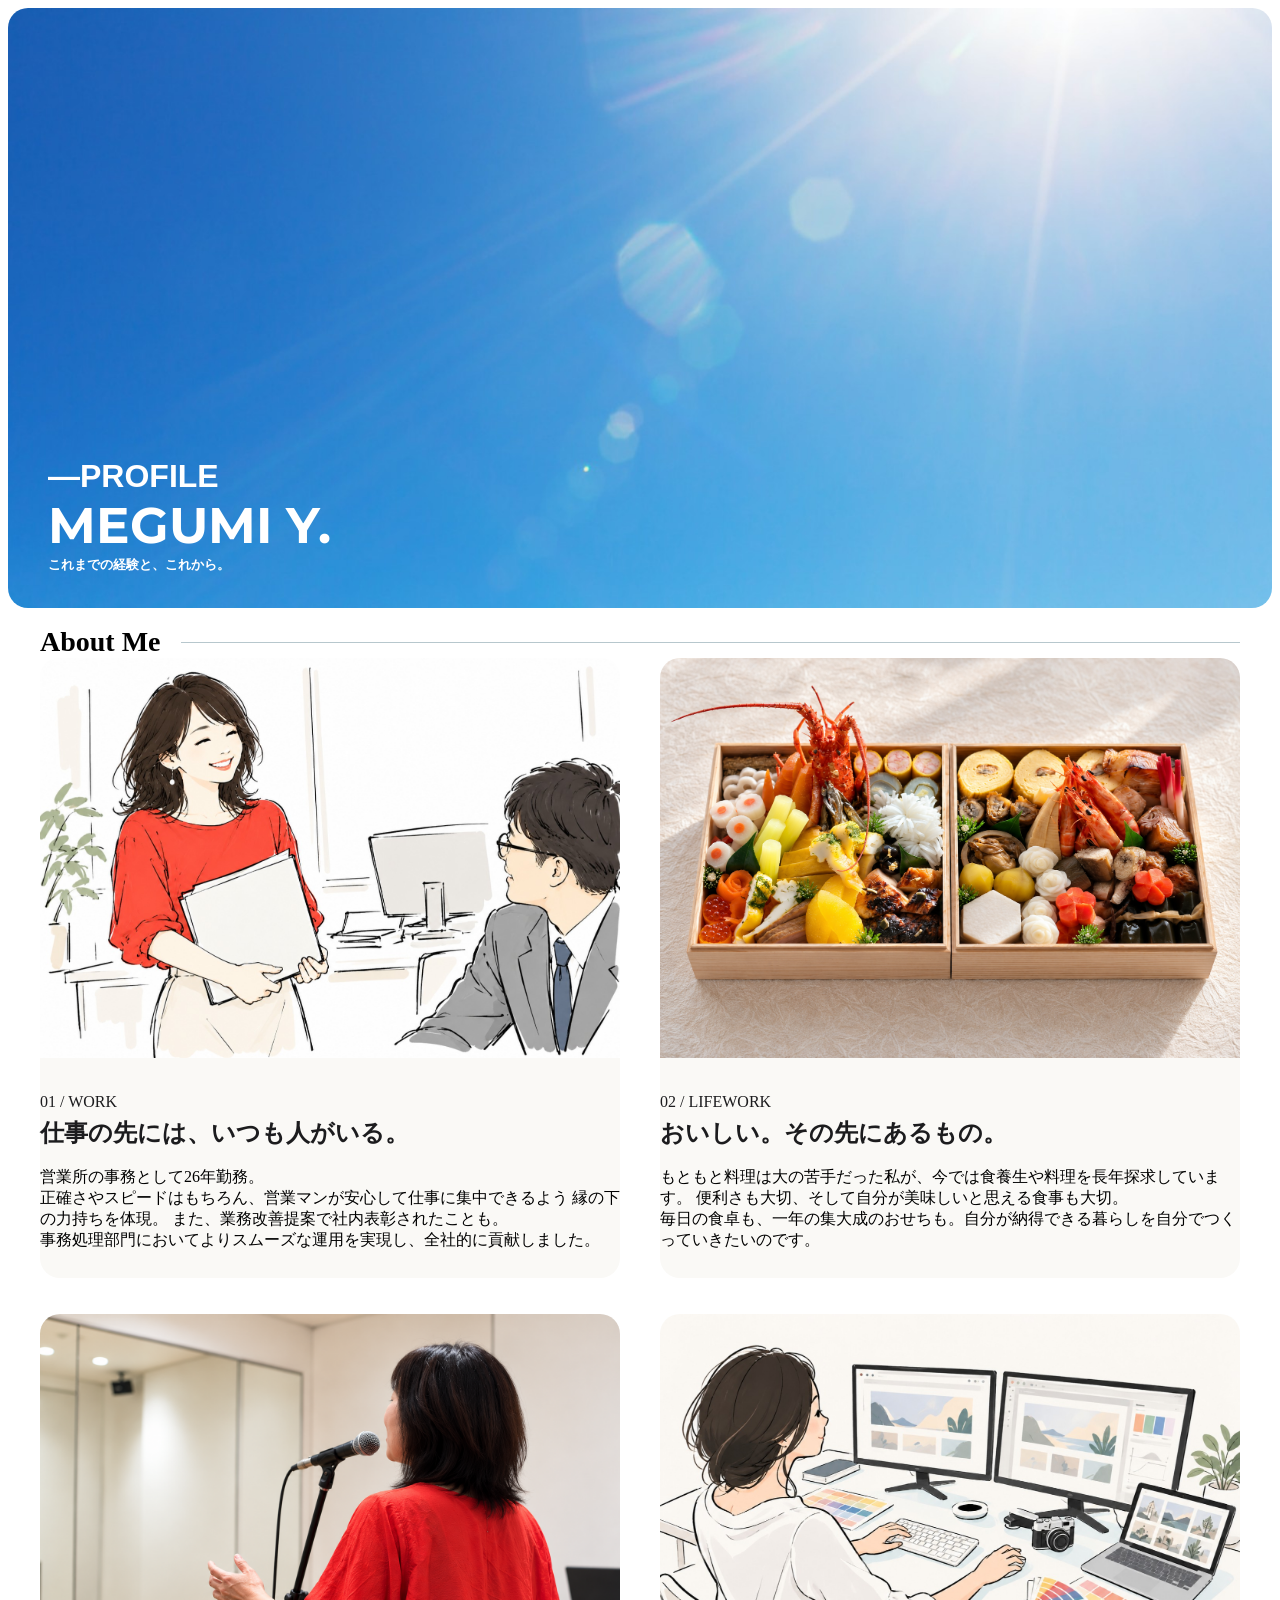
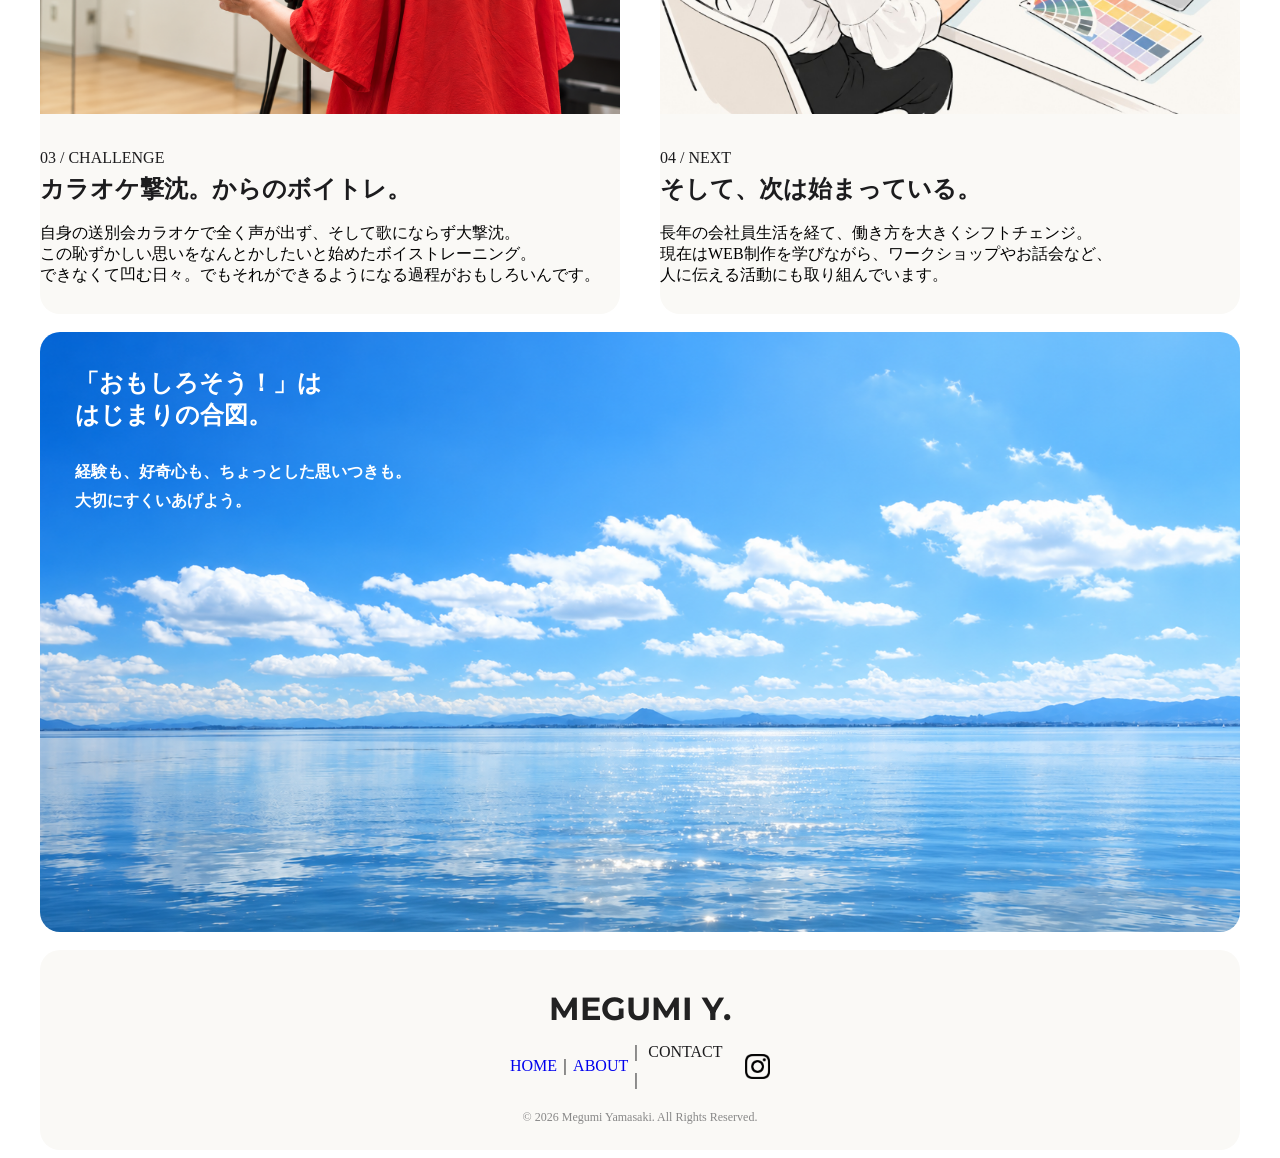
==== commit 864b2715: "Add files via upload" ====
--- a/index.html
+++ b/index.html
@@ -35,7 +35,16 @@
 			
 			</div>
 			
-			<div class="box4">
+			<div class="box4" id="osechi" onclick="clk()" >
+				<style>
+					.box4:hover {cursor: pointer;
+					transform: translateY(-4px); 
+					box-shadow: 0 6px 12px rgba(0, 0, 0, 0.15);
+					}
+				</style>
+				
+				<video id="osechiVideo" src="osechi.mp4" muted playsinline preload="metadata" 
+				style="display:none; width:100%; height:100%; object-fit:cover;"></video>
 			
 			</div>
 			
@@ -100,7 +109,7 @@
 			<br>
 			
 			<div class="box11" style="position:relative;">
-				<img src="top.jpg" width="100%">
+				<img src="botm.jpg" width="100%">
 					<div class="subheading" style="position:absolute; top:35px; left:35px; color:#ffffff;">
 						「おもしろそう！」は
 						<br>
@@ -137,6 +146,25 @@
 					<p style="text-align: center; font-size: 12px; color: #888888;">&copy; 2026 Megumi Yamasaki. All Rights Reserved.</p>
 				</div>
 			</div>
+			
+			<script>
+				function clk() {
+					var box = document.getElementById("osechi");
+					var video = document.getElementById("osechiVideo");
+
+					// すでに再生中（または表示中）でなければ切り替える
+					if (video.style.display === "none") {
+					// CSSの背景画像（food2.jpg）を消す
+					box.style.backgroundImage = "none";
+					// 背景色も必要に応じて透明にするなど調整
+					box.style.backgroundColor = "#000000"; // 動画の余白を黒にする
+
+					// 動画を表示して再生する
+					video.style.display = "block";
+					video.play();
+					}
+				}
+			</script>
 	</body>
 </html>
 			
--- a/style.css
+++ b/style.css
@@ -24,7 +24,7 @@
 	position: relative;
 	width:100%;
 	height:600px;
-	background-color:#FFEEEE;
+	background-color:#439be8;
 	overflow: hidden;
 	border-radius:20px;
 }
